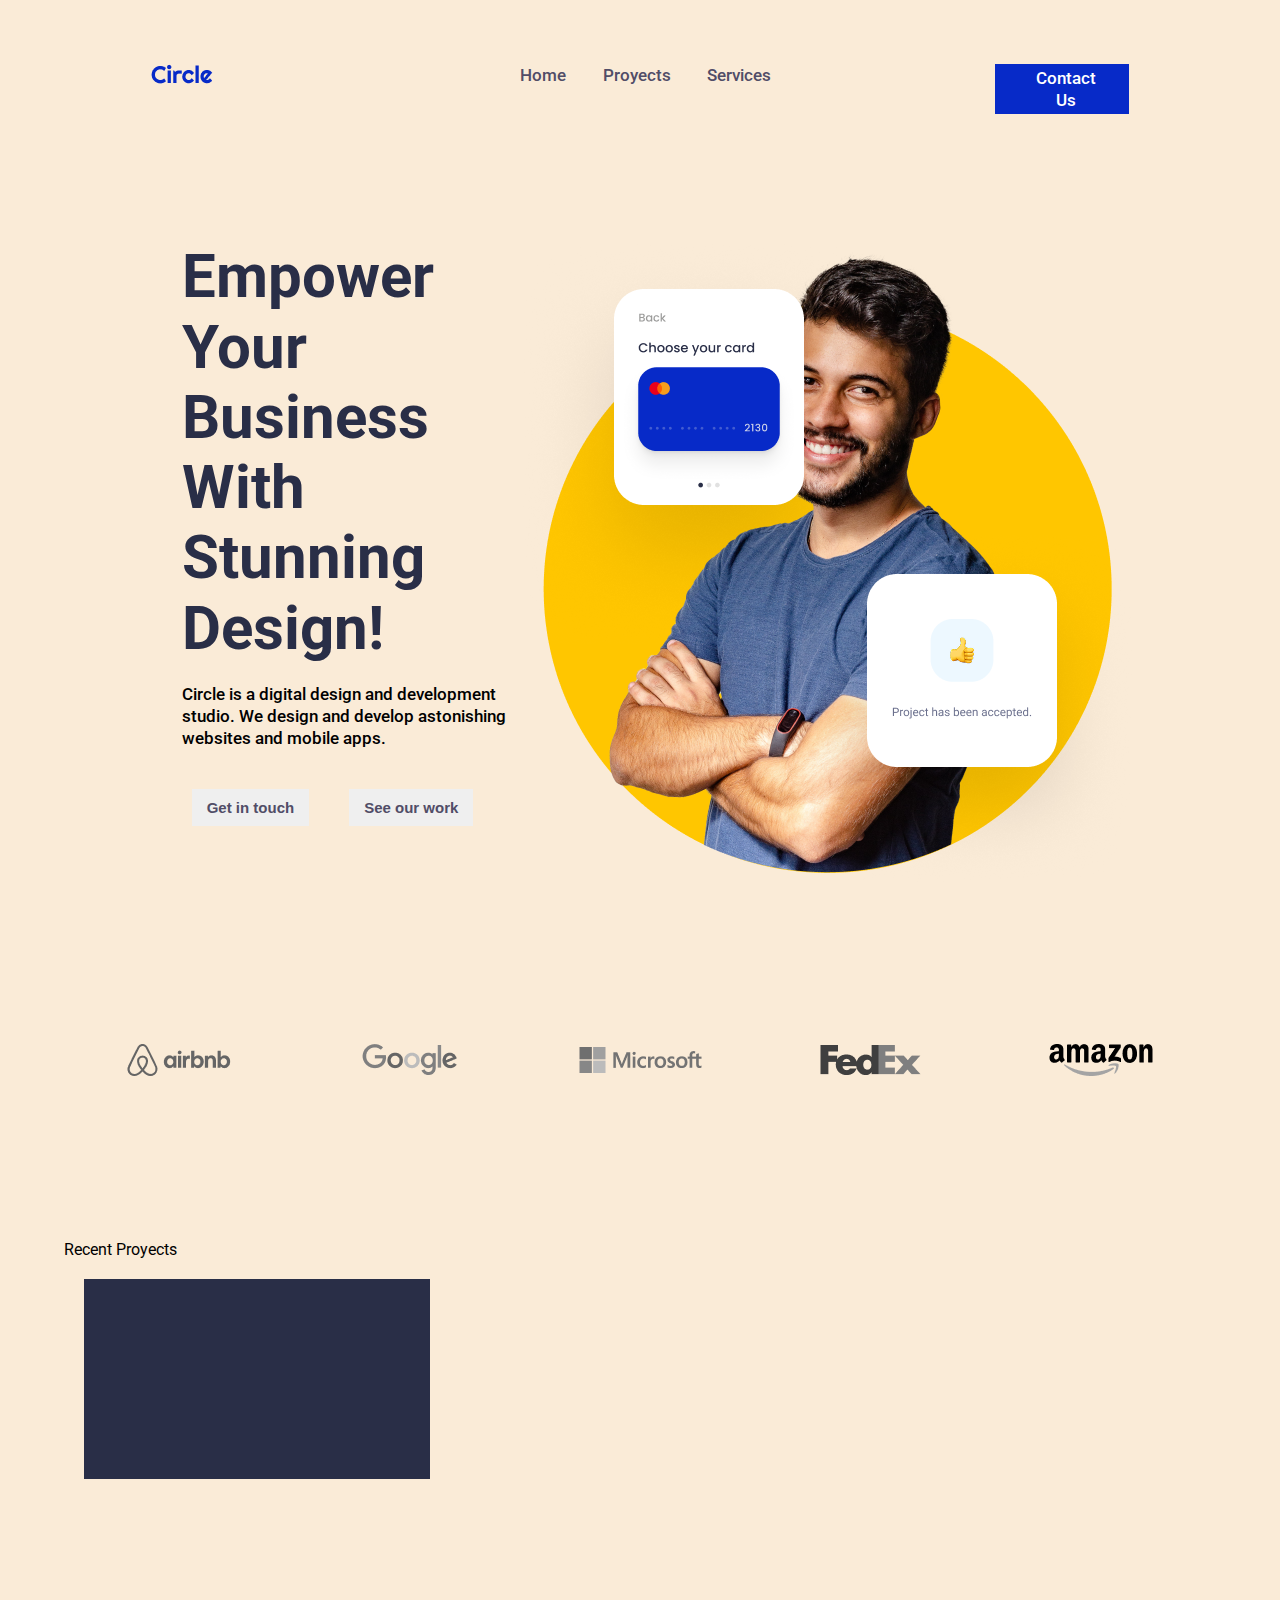
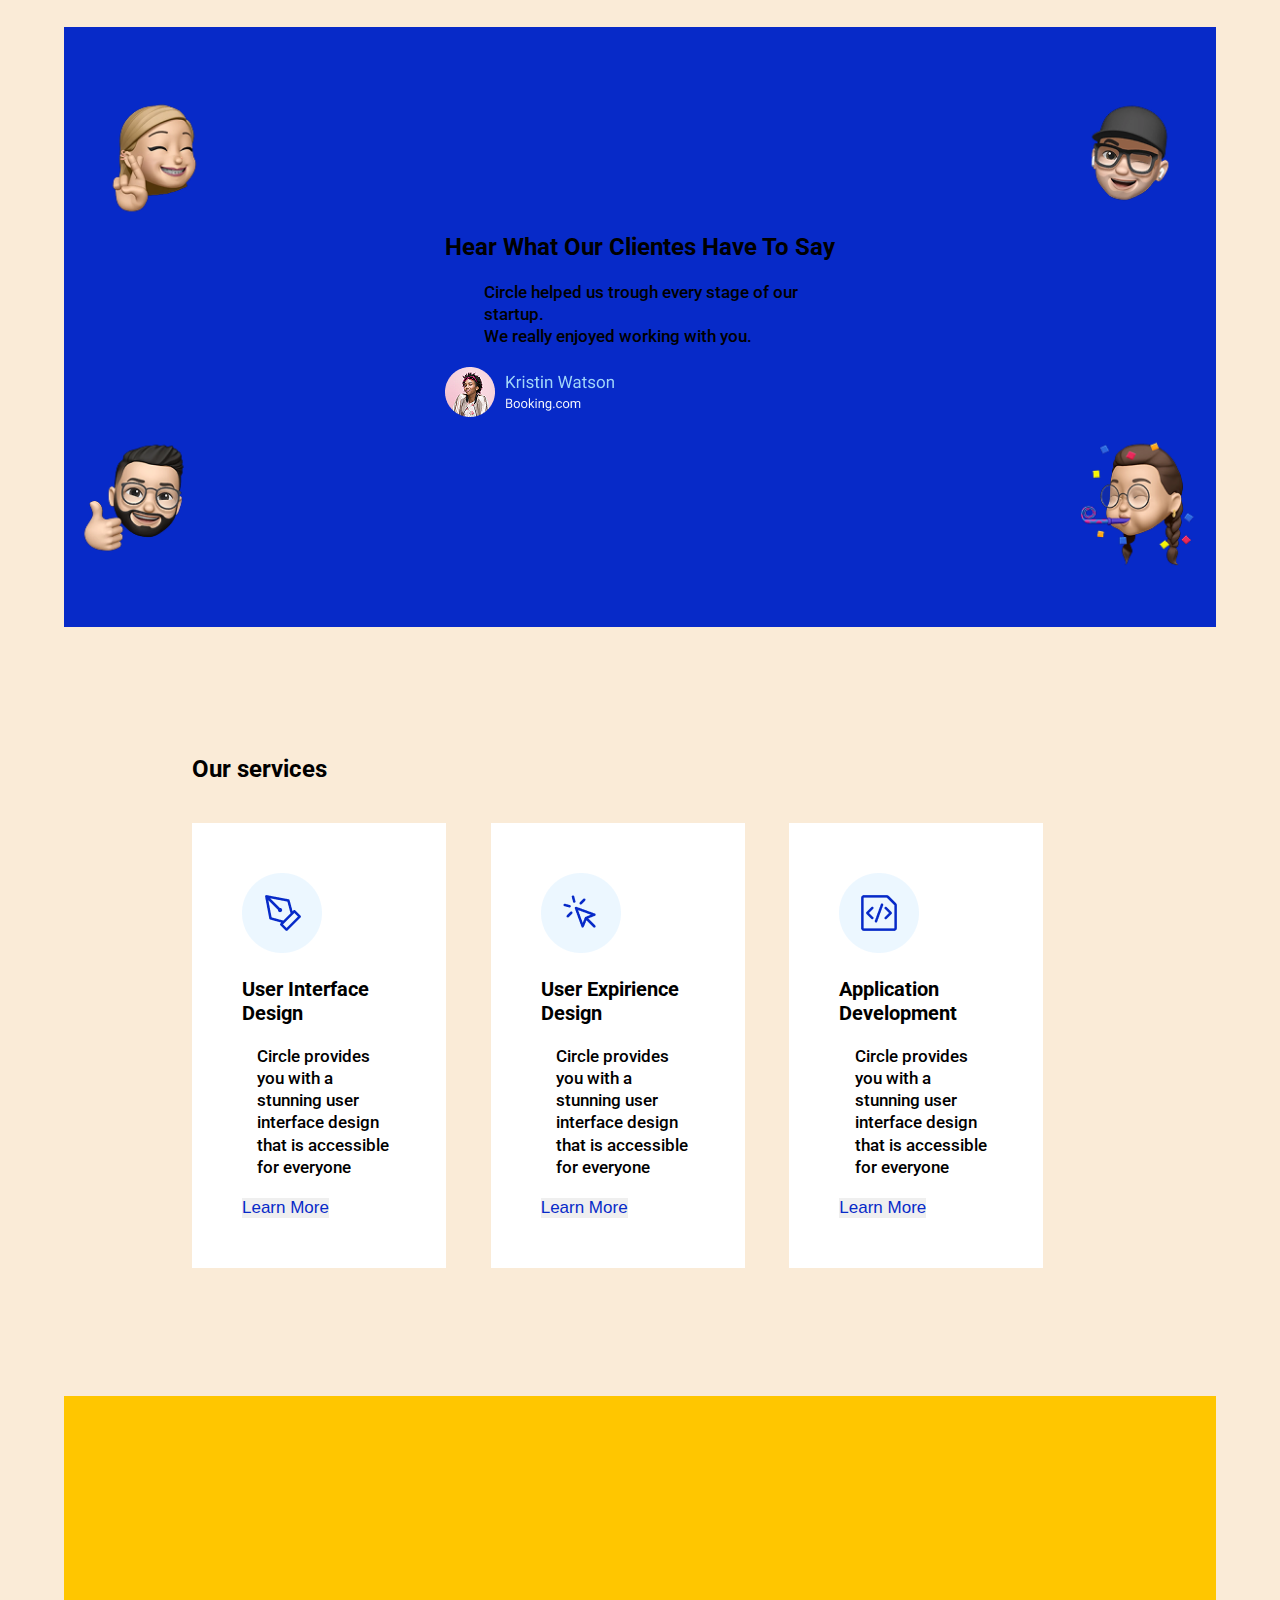
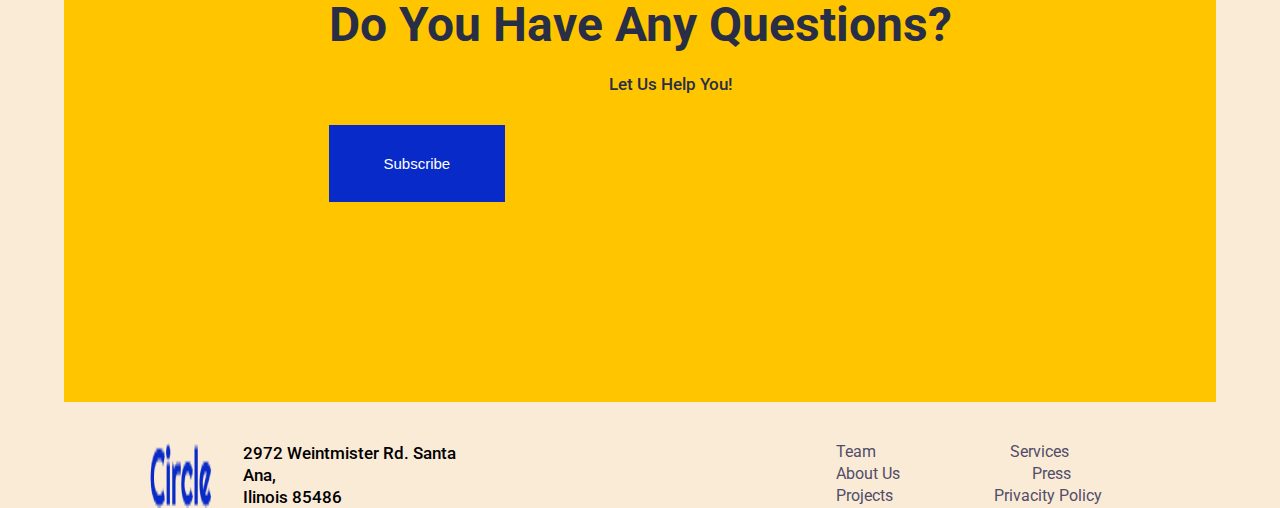
==== homePage/homePage.html @ ce595717 "proyecto fin modulo" ====
<!DOCTYPE html>
<html lang="en">
<head>
    <meta charset="UTF-8">  
    <meta name="viewport" content="width=device-width, initial-scale=1.0">
    <title>Final Proyect Modulo 1</title>
    <link rel="preconnect" href="https://fonts.googleapis.com">
    <link rel="preconnect" href="https://fonts.gstatic.com" crossorigin>
    <link href="https://fonts.googleapis.com/css2?family=Manrope:wght@200..800&family=Roboto:ital,wght@0,100..900;1,100..900&family=Source+Serif+4:ital,opsz,wght@0,8..60,200..900;1,8..60,200..900&family=Yrsa:ital,wght@0,300..700;1,300..700&display=swap" rel="stylesheet">
    <link rel="stylesheet" href="css/styles.css"/>
</head>
<body>
    <header>
        <nav>
            <div class="navbar-container">    
                    <div class="navbar-title">
                        <img alt="Logo" src="css/images/Logo.png" class="navbar-logo">
                    </div>
                    <div class="navbar-menu">
                        <ul>
                            <li><a href="homePage.html"><p>Home</p></a></li>
                            <li><a href="proyectPage.html"><p>Proyects</p></a></li>
                            <li><a href="#"><p>Services</p></a></li>
                        </ul>
                    </div>
                    <div class="navbar-button">
                        <button type="contact"><p>Contact Us</p></button>
                    </div>
            </div>
        </nav>
        <div class="hero">
            <div class="hero-container">

                <div class="hero-content">
                    <h1>Empower Your Business With Stunning Design!</h1>
                    <p>
                        Circle is a digital design and development studio. We design and develop astonishing websites and mobile apps.
                    </p>
                    <div class="hero-content-button">
                    <button class="content-button"> Get in touch </button>
                    <button class="content-button"> See our work </button>
                    </div>
                </div>
                
                    
                    <div class="hero-image-man">
                        <img alt="hombre" src="css/images/Hero Image.png">
                            
                        <img src="css/images/Card 1.png" class="hero-image-card1">
                            
                            
                        <img src="css/images/Card 2.png" class="hero-image-card2">
                            

                    </div>
                

            </div>
        </div>
        <div class="logos">
            <ul class="list-logos">
                <li><i><img src="css/logos/Group 23.png"></img></i></li>
                <li><i><img src="css/logos/Group 24.png"></img></i></li>
                <li><i><img src="css/logos/Group 25.png"></img></i></li>
                <li><i><img src="css/logos/Group 26.png"></img></i></li>
                <li><i><img src="css/logos/Group 27.png"></img></i></li>
            </ul>
        </div>
    </header>
    <div class="recent-proyect">
        <div class="recent-proyect-title">Recent Proyects </div>
        
            <div class="recent-proyect-articles">
                <article class="recent-proyect-1"> 
                    <h2 id="brewery-name"></h2>
                    <p id="brewery-adress"></p>
                    <p id="brewery-phone"></p>
                </article>
            </div>
           
        
    </div>
    <div class="testimonial-section">
        
            
            <div class="content">
                <h2>Hear What Our Clientes Have To Say</h2>
                <p> Circle helped us trough every stage of our startup.<br>
                We really enjoyed working with you.</p>
                <img src="css/images/Client's Information.png" id="img-clientsInfo">
            </div>
          
    </div>
    <div class="service-section">
        <div class="service-container">
            <h2 class="our-services">Our services </h2>
            <div class="services">
                
                <div class="service-1">
                    <img src="css/icons/icon1.png" id="icon1">
                    <h3>User Interface Design</h3>
                    <p>Circle provides you with a stunning user interface design that is accessible for everyone</p>
                    <button class="learn-more">Learn More </button>

                </div>
                <div class="service-2">
                    <img src="css/icons/icon2.png" id="icon2">
                    <h3>User Expirience Design </h3>
                    <p>Circle provides you with a stunning user interface design that is accessible for everyone</p>
                    <button class="learn-more">Learn More </button>

                </div>
                <div class="service-3">
                    <img src="css/icons/icon3.png" id="icon3">
                    <h3>Application Development </h3>
                    <p>Circle provides you with a stunning user interface design that is accessible for everyone</p>
                    <button class="learn-more">Learn More </button>

                </div>

            </div>
        </div>
    </div>
    <div class="cta-section">
        <div class="cta-container">
            <h2>Do You Have Any Questions?</h2>
            <p>Let Us Help You!</p>
            <form>
                <button>Subscribe</button>
            </form>

        </div>
    </div>
    <footer class="footer-homePage">
        <div class="footer-container">
            <div class="footer-content">
                <img alt="Logo" src="css/images/Logo.png" class="navbar-logo">
                <p>2972 Weintmister Rd. Santa Ana,<br>
                    Ilinois 85486</p>
            </div>
            <div class="footer-links">
                <a>Team</a>
                <a>Services</a>
                <a>About Us</a>
                <a>Press</a>
                <a>Projects</a>
                <a>Privacity Policy</a>
            </div>
        </div>
    </footer>
   
    
</body>
</html>
---- homePage/css/styles.css ----
/* Variables */
:root {
    --primary-color: #072AC8;
    --accent-color: #43D2FF;
    --primary-hover-color: #A2D619;
    --primary-tapped-color: #D1EDFF;
    --neutral-dark-color: #292E47;
    --neutral-ligth-color:#F2F4FC;
    --neutral-ligthblue-color: #ECF7FF;
    --secondary-color: #FFC600;
    --text: #514D67;
   
}
/* Reset */
*{
    margin: 0 auto;
    padding: 0;
    box-sizing: border-box;
}

/*Body*/
body {
    background-color: antiquewhite;
}
/* Typography */

html {
    
    font-family: "Roboto", serif;
    font-optical-sizing: auto;
    font-style: normal;
  } 
/*
  h1 { width: 537px; height: 70;top: 104px; left: 758px; border: 1px; font-weight: 700; font-size: 60px; line-height: ; letter: 0%; border:1px #000000 t; shadow: 0 4 4 0 #000000 2..; }
  h2 {width: 448px; height: 59;top: 198px; left: 759px; font-weight: 700; font-size: 50px; line-height: 58.59; letter: 0%;}
  h3 {width: 359px; height: 47;top: 281px; left: 759px; font-weight: 700; font-size: 40px; line-height: 46.88; letter: 0%;}
  h4 {width: 215px; height: 28;top: 352px; left: 759px; font-weight: 700; font-size: 24px; line-height: 28.13; letter: 0%;}
  h5 {width: 289px; height: 28;top: 404px; left: 759px; font-weight: 500; font-size: 24px; line-height: 28.13; letter: 0%;}*/
  p{
    font-family: Roboto;
    font-weight: 500;
    font-size: 17px;
    line-height: 22.1px;
    letter-spacing: 0%;
    margin-left: 10%;
    }
  .text-headline-regular {width: 188px; height: 26;top: 510px; left: 759px; font-weight: 400; font-size: 17px; line-height: 25.5; letter: 0%;}
  .text-headline-medium {width: 194px; height: 22;top: 554px; left: 759px; font-weight: 500; font-size: 17px; line-height: 22.1; letter: 0%;}



/* Colors */
.text { color: var(--text); }

/* Layout */


/* Spacing */


/* Navbar */

nav{ 
    width:100%;
}
.navbar-container {
    display: flex;
    flex-direction: row;
    justify-content: space-between;
    margin-top: 5%;
}

a{
    text-decoration: none;
}
.navbar-title {
    color: var(--primary-color);  
}
.navbar-menu{
    
}
.navbar-menu ul li {
    padding-right:20%;
    color: var(--text)
}
nav ul{
    display: flex;
    flex-direction: row;
    list-style-type: none;
}
a {
    color: var(--text)
}
.navbar-button button {
    
    color:white;
    background-color: var(--primary-color);
    border: none;
    padding: 3px 25px;
}

/* Hero */
.hero{
    width: 90%;
    margin-top: 10%;
    margin-bottom: 10%;
}
.hero-container {
    display: flex;
    flex-direction: row;
    margin: 5% 7%;
}
.hero-content {
    display: flex;
    flex-direction: column;
}
.hero-content-button {
    display: flex;
    flex-direction: row;
    align-items: center;
    justify-content: center;
}
.content-button {
    margin: 40px 20px;
    padding: 10px 15px;
    background-color: none;
    color:#514D67;
    font-weight:700;
    font-size: 15px;
    border: none;
    

}
h1{
    margin-left: 10%;
    margin-bottom: 5%;
    border-width: 1px;
    font-family: Roboto;
    font-weight: 700;
    font-size: 60px;
    line-height: 70.31px;
    letter-spacing: 0%;
    color: var(--neutral-dark-color);
}
/* 
.hero-image {
    display: flex;
    flex-wrap: wrap;
} */
 

.hero-image-man{
    position: relative;
    
}
.hero-image-card1{
    
    position: absolute;
    z-index: 1;
    top: 0;
    left: 0;
    /* width: 190;
    
    height: 216;
    top: 25px; */
}
.hero-image-card2{
    
    position: absolute;
    z-index:1;
    bottom: 0;
    right: 0;
} 
/*LOGOS*/

.logos {
    width: 90%;
    margin-top: 10%;
    margin-bottom: 10%;
}
.logos ul li {

    display: flex;
    flex-direction: row;
    flex-wrap: wrap;
    align-items: center;
    text-decoration: none;
}

.list-logos{
    display: flex;
    flex-direction: row;
}
/*RECENT PROYECTS */

.recent-proyect {
    width: 90%;
    height: 50%;
    margin-bottom: 10%;  
}
.recent-proyect-articles {
    display: flex;
    flex-direction: row;
}
.recent-proyect-1,
.recent-proyect-2,
.recent-proyect-3 {
    background-color:#292E47;
    color:#D1EDFF;
    width: 30%;
    height: 100%;
    padding: 100px;
    margin:20px;
    padding: 100px;
}
/*TESTIMONIAL SECTION */
.testimonial-section {
    display: flex;
    flex-wrap: wrap;
    justify-content: center;
    align-items: center;
    background-color: var(--primary-color);
    background-image: url('./images/Memojis.png');
    background-size: contain;
    background-position: center;
    background-repeat: no-repeat;
    width: 90%;
    height: 600px;
}
.testimonial-section p{
    margin-top: 20px;
    margin-bottom: 20px;
}

/* SERVICES */

.service-section {
    margin-top:10%;
    margin-bottom: 10%;
    width: 70%;
}
.services{
    display: flex;
    flex-direction: row;
}
.service-1,
.service-2,
.service-3 {
    width: 30%;
    margin-right: 5%;
    background-color:white;
    padding: 50px;
    font-stretch: expanded;
}
#icon-1,
#icon-2,
#icon-3 {
    margin-bottom: 30px;
    width: 15%;
}
.our-services {
    margin-bottom: 40px;
}
h3{
    font-size: 20px;
    margin-top: 20px;
    margin-bottom: 20px;
}
.learn-more {
    font-size: 17px;
    border: none;
    color: #072AC8;
    margin-top: 20px;
}
.cta-section{
    background-color: #FFC600;
    width: 90%;
    display: flex;
    justify-content: center;
    padding: 200px;
    margin-bottom: 40px;
}
.cta-container h2{
    font-size: 300%;
    color: #292E47;
    margin-bottom: 20px;
}
.cta-container p {
    color: #292E47;
    text-align: center;
    margin-bottom: 30px;
}
.cta-container button {

    font-size:15px;
    color:white;
    background-color: #072AC8;
    border: none;
    padding: 30px 55px;
    text-align: end;
}

footer {
    width:100%;
    
}  
.footer-homePage div {
    display: flex;
    flex-direction: row;   
    
}
.footer-links {
    display: flex;
    flex-wrap: wrap;
    
    
}
.footer-links a{
    margin-left: 20%;
}
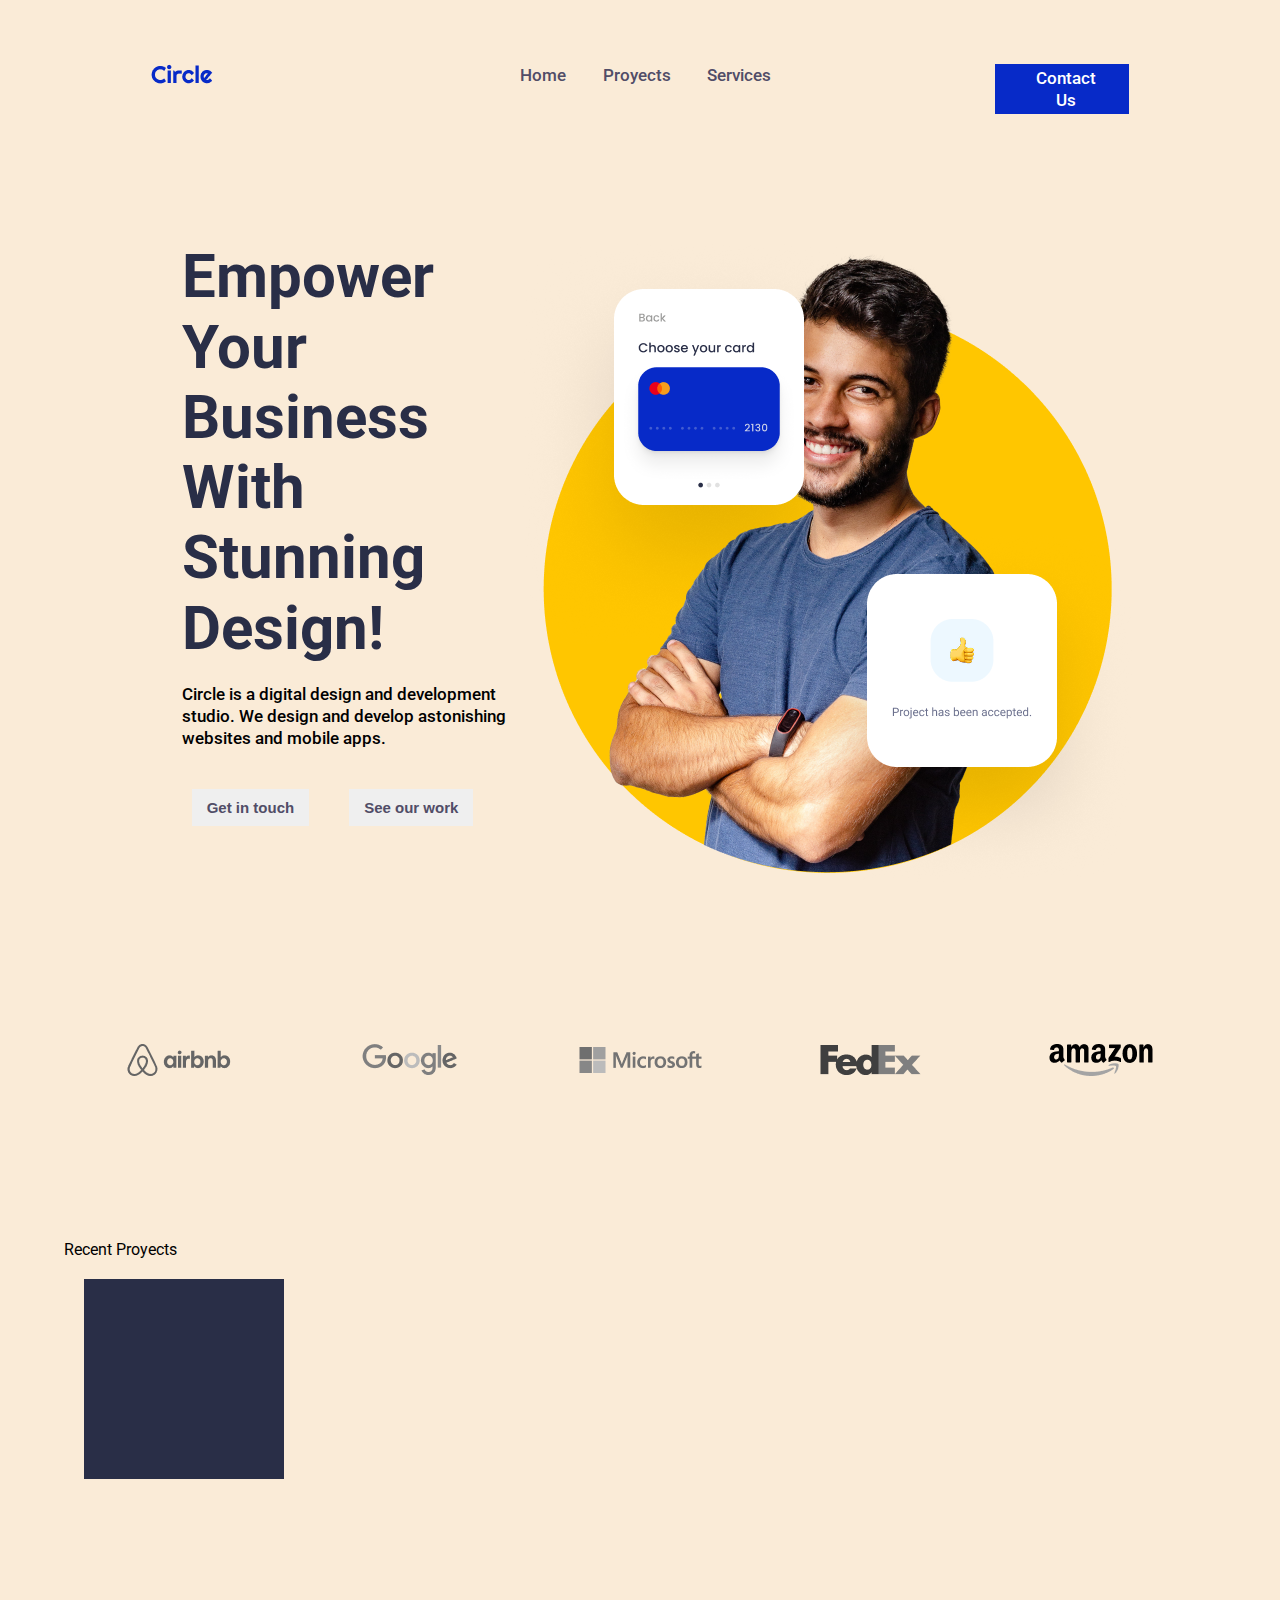
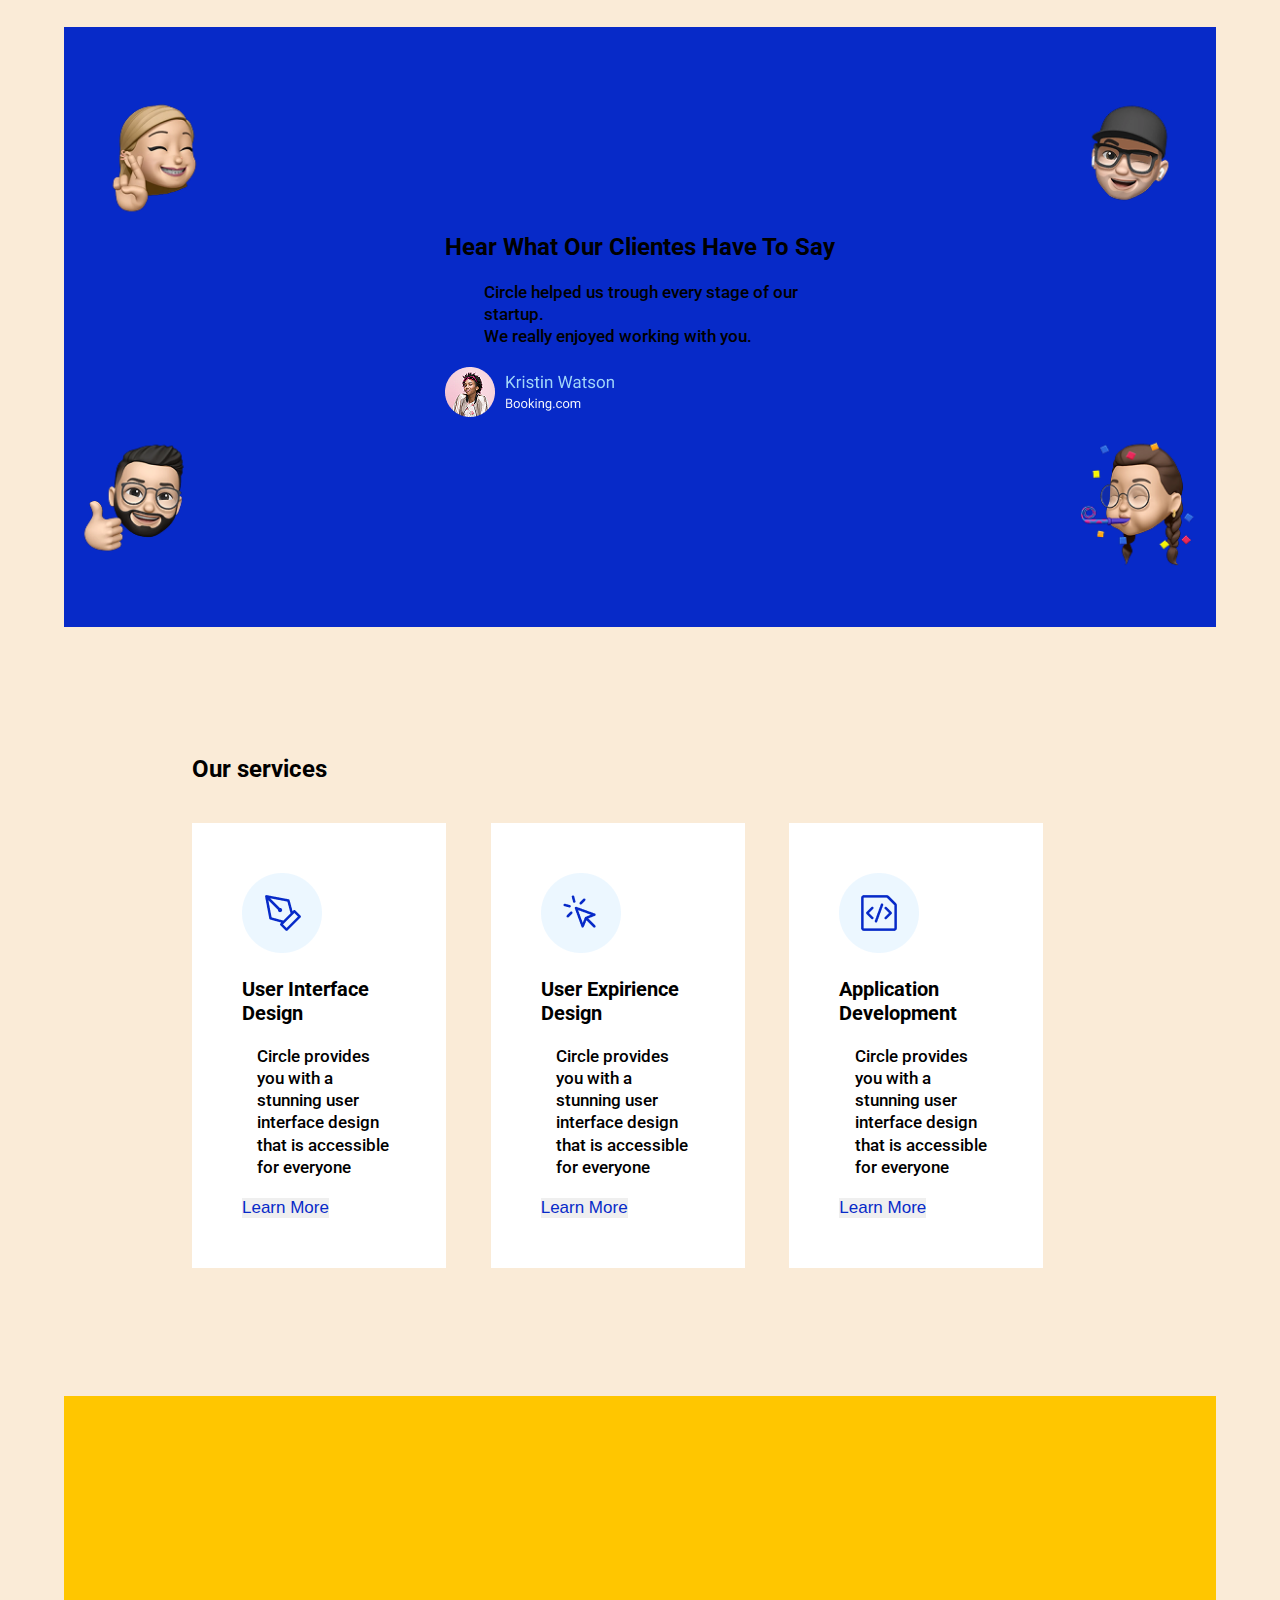
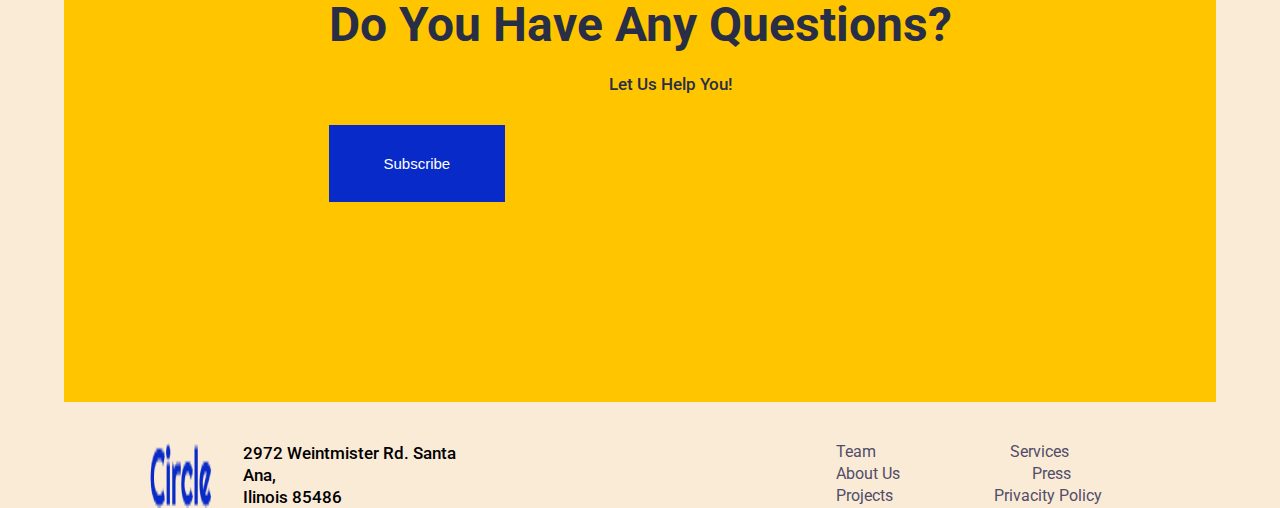
==== commit 5f033064: "Solve problems" ====
--- a/homePage/homePage.html
+++ b/homePage/homePage.html
@@ -44,7 +44,7 @@
                 
                     
                     <div class="hero-image-man">
-                        <img alt="hombre" src="css/images/Hero Image.png">
+                        <img class="hero-image" alt="hombre" src="css/images/Hero Image.png">
                             
                         <img src="css/images/Card 1.png" class="hero-image-card1">
                             
@@ -149,6 +149,6 @@
         </div>
     </footer>
    
-    
+    <script src="./script.js"></script>
 </body>
 </html>--- a/homePage/css/styles.css
+++ b/homePage/css/styles.css
@@ -1,321 +1,343 @@
-
 /* Variables */
 :root {
-    --primary-color: #072AC8;
-    --accent-color: #43D2FF;
-    --primary-hover-color: #A2D619;
-    --primary-tapped-color: #D1EDFF;
-    --neutral-dark-color: #292E47;
-    --neutral-ligth-color:#F2F4FC;
-    --neutral-ligthblue-color: #ECF7FF;
-    --secondary-color: #FFC600;
-    --text: #514D67;
-   
+  --primary-color: #072ac8;
+  --accent-color: #43d2ff;
+  --primary-hover-color: #a2d619;
+  --primary-tapped-color: #d1edff;
+  --neutral-dark-color: #292e47;
+  --neutral-ligth-color: #f2f4fc;
+  --neutral-ligthblue-color: #ecf7ff;
+  --secondary-color: #ffc600;
+  --text: #514d67;
 }
 /* Reset */
-*{
-    margin: 0 auto;
-    padding: 0;
-    box-sizing: border-box;
+* {
+  margin: 0 auto;
+  padding: 0;
+  box-sizing: border-box;
 }
 
 /*Body*/
 body {
-    background-color: antiquewhite;
+  background-color: antiquewhite;
 }
 /* Typography */
 
 html {
-    
-    font-family: "Roboto", serif;
-    font-optical-sizing: auto;
-    font-style: normal;
-  } 
+  font-family: "Roboto", serif;
+  font-optical-sizing: auto;
+  font-style: normal;
+}
 /*
   h1 { width: 537px; height: 70;top: 104px; left: 758px; border: 1px; font-weight: 700; font-size: 60px; line-height: ; letter: 0%; border:1px #000000 t; shadow: 0 4 4 0 #000000 2..; }
   h2 {width: 448px; height: 59;top: 198px; left: 759px; font-weight: 700; font-size: 50px; line-height: 58.59; letter: 0%;}
   h3 {width: 359px; height: 47;top: 281px; left: 759px; font-weight: 700; font-size: 40px; line-height: 46.88; letter: 0%;}
   h4 {width: 215px; height: 28;top: 352px; left: 759px; font-weight: 700; font-size: 24px; line-height: 28.13; letter: 0%;}
   h5 {width: 289px; height: 28;top: 404px; left: 759px; font-weight: 500; font-size: 24px; line-height: 28.13; letter: 0%;}*/
-  p{
-    font-family: Roboto;
-    font-weight: 500;
-    font-size: 17px;
-    line-height: 22.1px;
-    letter-spacing: 0%;
-    margin-left: 10%;
-    }
-  .text-headline-regular {width: 188px; height: 26;top: 510px; left: 759px; font-weight: 400; font-size: 17px; line-height: 25.5; letter: 0%;}
-  .text-headline-medium {width: 194px; height: 22;top: 554px; left: 759px; font-weight: 500; font-size: 17px; line-height: 22.1; letter: 0%;}
-
-
+p {
+  font-family: Roboto;
+  font-weight: 500;
+  font-size: 17px;
+  line-height: 22.1px;
+  letter-spacing: 0%;
+  margin-left: 10%;
+}
+.text-headline-regular {
+  width: 188px;
+  height: 26;
+  top: 510px;
+  left: 759px;
+  font-weight: 400;
+  font-size: 17px;
+  line-height: 25.5;
+  letter: 0%;
+}
+.text-headline-medium {
+  width: 194px;
+  height: 22;
+  top: 554px;
+  left: 759px;
+  font-weight: 500;
+  font-size: 17px;
+  line-height: 22.1;
+  letter: 0%;
+}
 
 /* Colors */
-.text { color: var(--text); }
+.text {
+  color: var(--text);
+}
 
 /* Layout */
 
-
 /* Spacing */
 
-
 /* Navbar */
 
-nav{ 
-    width:100%;
+nav {
+  width: 100%;
 }
 .navbar-container {
-    display: flex;
-    flex-direction: row;
-    justify-content: space-between;
-    margin-top: 5%;
-}
-
-a{
-    text-decoration: none;
+  display: flex;
+  flex-direction: row;
+  justify-content: space-between;
+  margin-top: 5%;
+}
+
+a {
+  text-decoration: none;
 }
 .navbar-title {
-    color: var(--primary-color);  
-}
-.navbar-menu{
-    
+  color: var(--primary-color);
+}
+.navbar-menu {
 }
 .navbar-menu ul li {
-    padding-right:20%;
-    color: var(--text)
-}
-nav ul{
-    display: flex;
-    flex-direction: row;
-    list-style-type: none;
+  padding-right: 20%;
+  color: var(--text);
+}
+nav ul {
+  display: flex;
+  flex-direction: row;
+  list-style-type: none;
 }
 a {
-    color: var(--text)
+  color: var(--text);
 }
 .navbar-button button {
-    
-    color:white;
-    background-color: var(--primary-color);
-    border: none;
-    padding: 3px 25px;
+  color: white;
+  background-color: var(--primary-color);
+  border: none;
+  padding: 3px 25px;
 }
 
 /* Hero */
-.hero{
-    width: 90%;
-    margin-top: 10%;
-    margin-bottom: 10%;
+.hero {
+  width: 90%;
+  margin-top: 10%;
+  margin-bottom: 10%;
 }
 .hero-container {
-    display: flex;
-    flex-direction: row;
-    margin: 5% 7%;
+  display: flex;
+  flex-direction: row;
+  margin: 5% 7%;
 }
 .hero-content {
-    display: flex;
-    flex-direction: column;
+  display: flex;
+  flex-direction: column;
 }
 .hero-content-button {
-    display: flex;
-    flex-direction: row;
-    align-items: center;
-    justify-content: center;
+  display: flex;
+  flex-direction: row;
+  align-items: center;
+  justify-content: center;
 }
 .content-button {
-    margin: 40px 20px;
-    padding: 10px 15px;
-    background-color: none;
-    color:#514D67;
-    font-weight:700;
-    font-size: 15px;
-    border: none;
-    
-
-}
-h1{
-    margin-left: 10%;
-    margin-bottom: 5%;
-    border-width: 1px;
-    font-family: Roboto;
-    font-weight: 700;
-    font-size: 60px;
-    line-height: 70.31px;
-    letter-spacing: 0%;
-    color: var(--neutral-dark-color);
+  margin: 40px 20px;
+  padding: 10px 15px;
+  background-color: none;
+  color: #514d67;
+  font-weight: 700;
+  font-size: 15px;
+  border: none;
+}
+h1 {
+  margin-left: 10%;
+  margin-bottom: 5%;
+  border-width: 1px;
+  font-family: Roboto;
+  font-weight: 700;
+  font-size: 60px;
+  line-height: 70.31px;
+  letter-spacing: 0%;
+  color: var(--neutral-dark-color);
 }
 /* 
 .hero-image {
     display: flex;
     flex-wrap: wrap;
 } */
- 
-
-.hero-image-man{
-    position: relative;
-    
-}
-.hero-image-card1{
-    
-    position: absolute;
-    z-index: 1;
-    top: 0;
-    left: 0;
-    /* width: 190;
+
+.hero-image-man {
+  position: relative;
+}
+.hero-image-card1 {
+  position: absolute;
+  z-index: 1;
+  top: 0;
+  left: 0;
+  /* width: 190;
     
     height: 216;
     top: 25px; */
 }
-.hero-image-card2{
-    
-    position: absolute;
-    z-index:1;
-    bottom: 0;
-    right: 0;
-} 
+.hero-image-card2 {
+  position: absolute;
+  z-index: 1;
+  bottom: 0;
+  right: 0;
+}
 /*LOGOS*/
 
 .logos {
-    width: 90%;
-    margin-top: 10%;
-    margin-bottom: 10%;
+  width: 90%;
+  margin-top: 10%;
+  margin-bottom: 10%;
 }
 .logos ul li {
-
-    display: flex;
-    flex-direction: row;
-    flex-wrap: wrap;
-    align-items: center;
-    text-decoration: none;
-}
-
-.list-logos{
-    display: flex;
-    flex-direction: row;
+  display: flex;
+  flex-direction: row;
+  flex-wrap: wrap;
+  align-items: center;
+  text-decoration: none;
+}
+
+.list-logos {
+  display: flex;
+  flex-direction: row;
 }
 /*RECENT PROYECTS */
 
 .recent-proyect {
-    width: 90%;
-    height: 50%;
-    margin-bottom: 10%;  
+  width: 90%;
+  height: 50%;
+  margin-bottom: 10%;
 }
 .recent-proyect-articles {
-    display: flex;
-    flex-direction: row;
+  display: flex;
+  flex-direction: row;
+  width: 100%;
 }
 .recent-proyect-1,
 .recent-proyect-2,
 .recent-proyect-3 {
-    background-color:#292E47;
-    color:#D1EDFF;
-    width: 30%;
-    height: 100%;
-    padding: 100px;
-    margin:20px;
-    padding: 100px;
+  background-color: #292e47;
+  color: #d1edff;
+  height: 100%;
+  padding: 100px;
+  margin: 20px;
+  padding: 100px;
 }
 /*TESTIMONIAL SECTION */
 .testimonial-section {
-    display: flex;
-    flex-wrap: wrap;
-    justify-content: center;
-    align-items: center;
-    background-color: var(--primary-color);
-    background-image: url('./images/Memojis.png');
-    background-size: contain;
-    background-position: center;
-    background-repeat: no-repeat;
-    width: 90%;
-    height: 600px;
-}
-.testimonial-section p{
-    margin-top: 20px;
-    margin-bottom: 20px;
+  display: flex;
+  flex-wrap: wrap;
+  justify-content: center;
+  align-items: center;
+  background-color: var(--primary-color);
+  background-image: url("./images/Memojis.png");
+  background-size: contain;
+  background-position: center;
+  background-repeat: no-repeat;
+  width: 90%;
+  height: 600px;
+}
+.testimonial-section p {
+  margin-top: 20px;
+  margin-bottom: 20px;
 }
 
 /* SERVICES */
 
 .service-section {
-    margin-top:10%;
-    margin-bottom: 10%;
-    width: 70%;
-}
-.services{
-    display: flex;
-    flex-direction: row;
+  margin-top: 10%;
+  margin-bottom: 10%;
+  width: 70%;
+}
+.services {
+  display: flex;
+  flex-direction: row;
 }
 .service-1,
 .service-2,
 .service-3 {
-    width: 30%;
-    margin-right: 5%;
-    background-color:white;
-    padding: 50px;
-    font-stretch: expanded;
+  margin-right: 5%;
+  background-color: white;
+  padding: 50px;
+  font-stretch: expanded;
 }
 #icon-1,
 #icon-2,
 #icon-3 {
-    margin-bottom: 30px;
-    width: 15%;
+  margin-bottom: 30px;
+  width: 15%;
 }
 .our-services {
-    margin-bottom: 40px;
-}
-h3{
-    font-size: 20px;
-    margin-top: 20px;
-    margin-bottom: 20px;
+  margin-bottom: 40px;
+}
+h3 {
+  font-size: 20px;
+  margin-top: 20px;
+  margin-bottom: 20px;
 }
 .learn-more {
-    font-size: 17px;
-    border: none;
-    color: #072AC8;
-    margin-top: 20px;
-}
-.cta-section{
-    background-color: #FFC600;
-    width: 90%;
-    display: flex;
-    justify-content: center;
-    padding: 200px;
-    margin-bottom: 40px;
-}
-.cta-container h2{
-    font-size: 300%;
-    color: #292E47;
-    margin-bottom: 20px;
+  font-size: 17px;
+  border: none;
+  color: #072ac8;
+  margin-top: 20px;
+}
+.cta-section {
+  background-color: #ffc600;
+  width: 90%;
+  display: flex;
+  justify-content: center;
+  padding: 200px;
+  margin-bottom: 40px;
+}
+.cta-container h2 {
+  font-size: 300%;
+  color: #292e47;
+  margin-bottom: 20px;
 }
 .cta-container p {
-    color: #292E47;
-    text-align: center;
-    margin-bottom: 30px;
+  color: #292e47;
+  text-align: center;
+  margin-bottom: 30px;
 }
 .cta-container button {
-
-    font-size:15px;
-    color:white;
-    background-color: #072AC8;
-    border: none;
-    padding: 30px 55px;
-    text-align: end;
+  font-size: 15px;
+  color: white;
+  background-color: #072ac8;
+  border: none;
+  padding: 30px 55px;
+  text-align: end;
 }
 
 footer {
-    width:100%;
-    
-}  
+  width: 100%;
+}
 .footer-homePage div {
-    display: flex;
-    flex-direction: row;   
-    
+  display: flex;
+  flex-direction: row;
 }
 .footer-links {
-    display: flex;
-    flex-wrap: wrap;
-    
-    
-}
-.footer-links a{
-    margin-left: 20%;
-}
+  display: flex;
+  flex-wrap: wrap;
+}
+.footer-links a {
+  margin-left: 20%;
+}
+
+@media (max-width: 700px) {
+  .services,
+  .recent-proyect-articles,
+  .hero-container {
+    flex-direction: column;
+  }
+
+  .services > * {
+    width: 100%;
+  }
+
+  .hero-image {
+    width: 100%;
+  }
+  .hero-image-card1,
+  .hero-image-card2 {
+    display: none;
+  }
+
+  .testimonial-section {
+    background: #ffc600;
+  }
+}
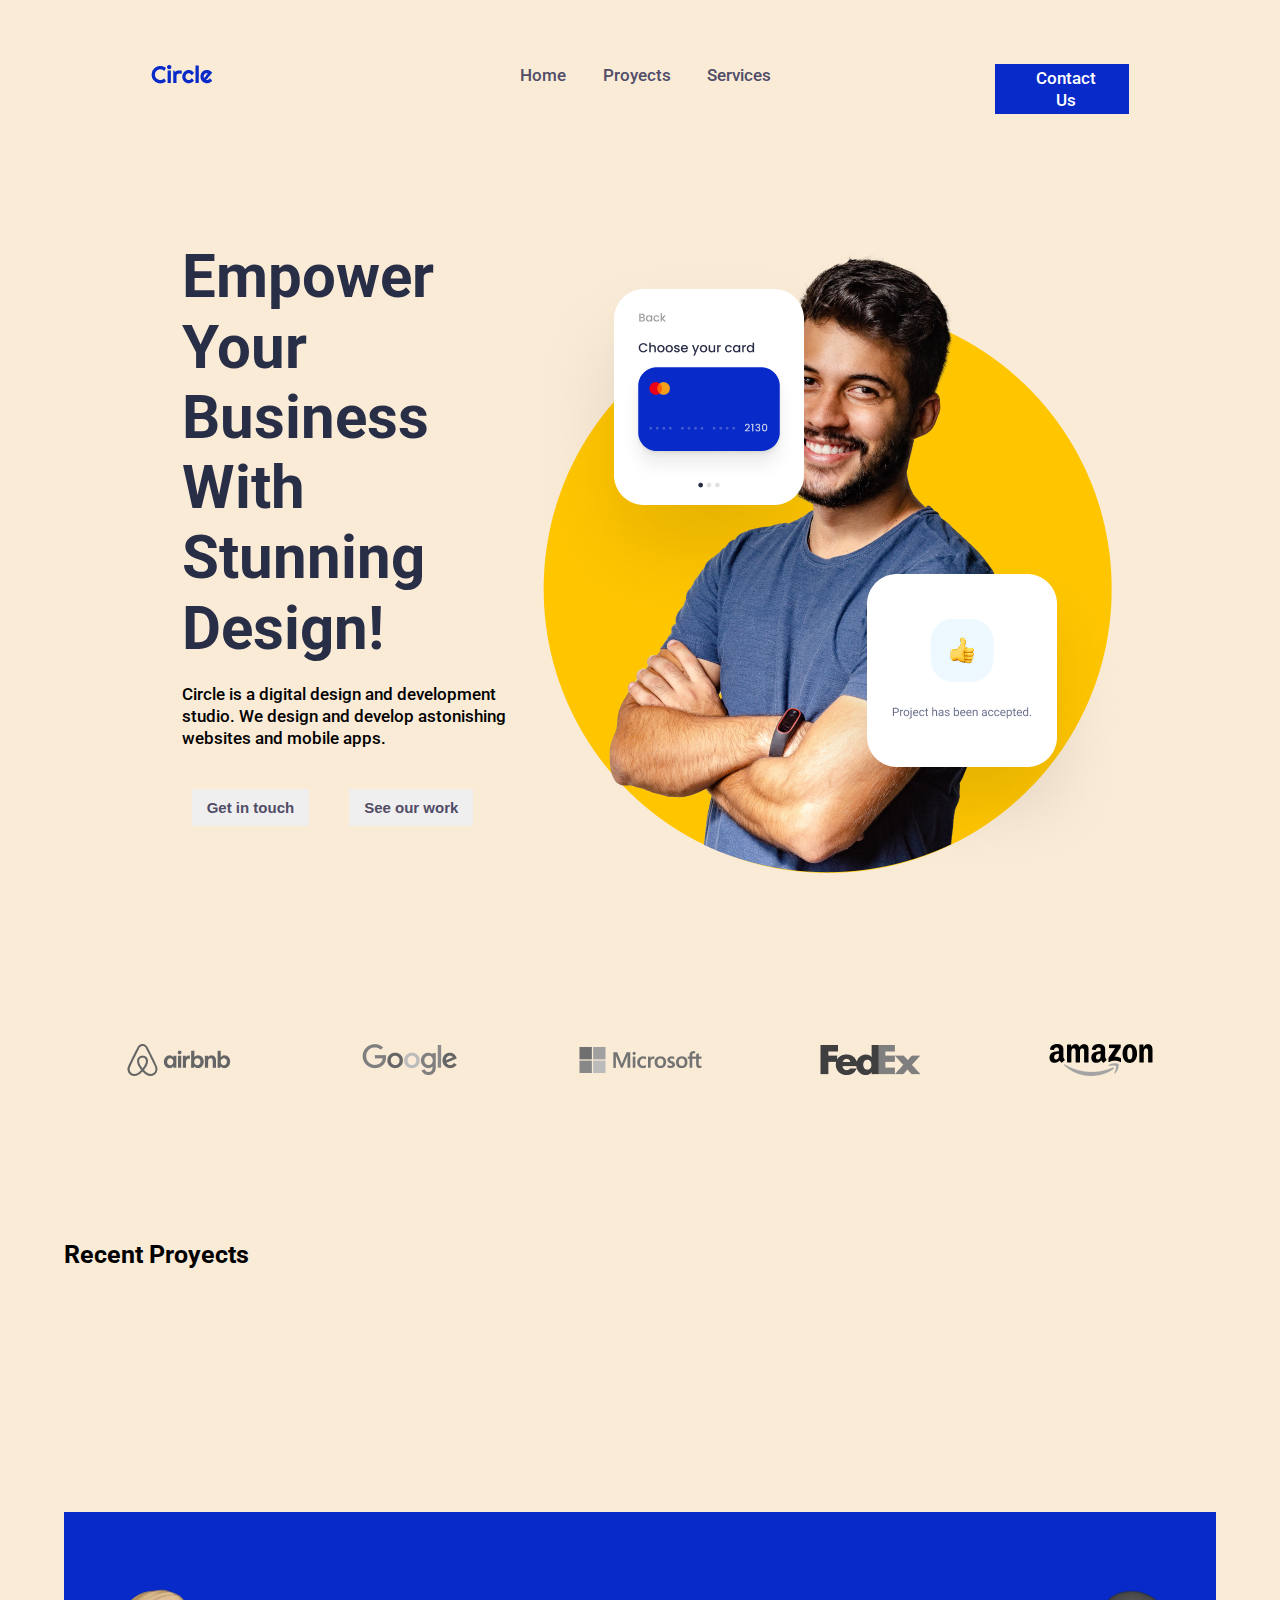
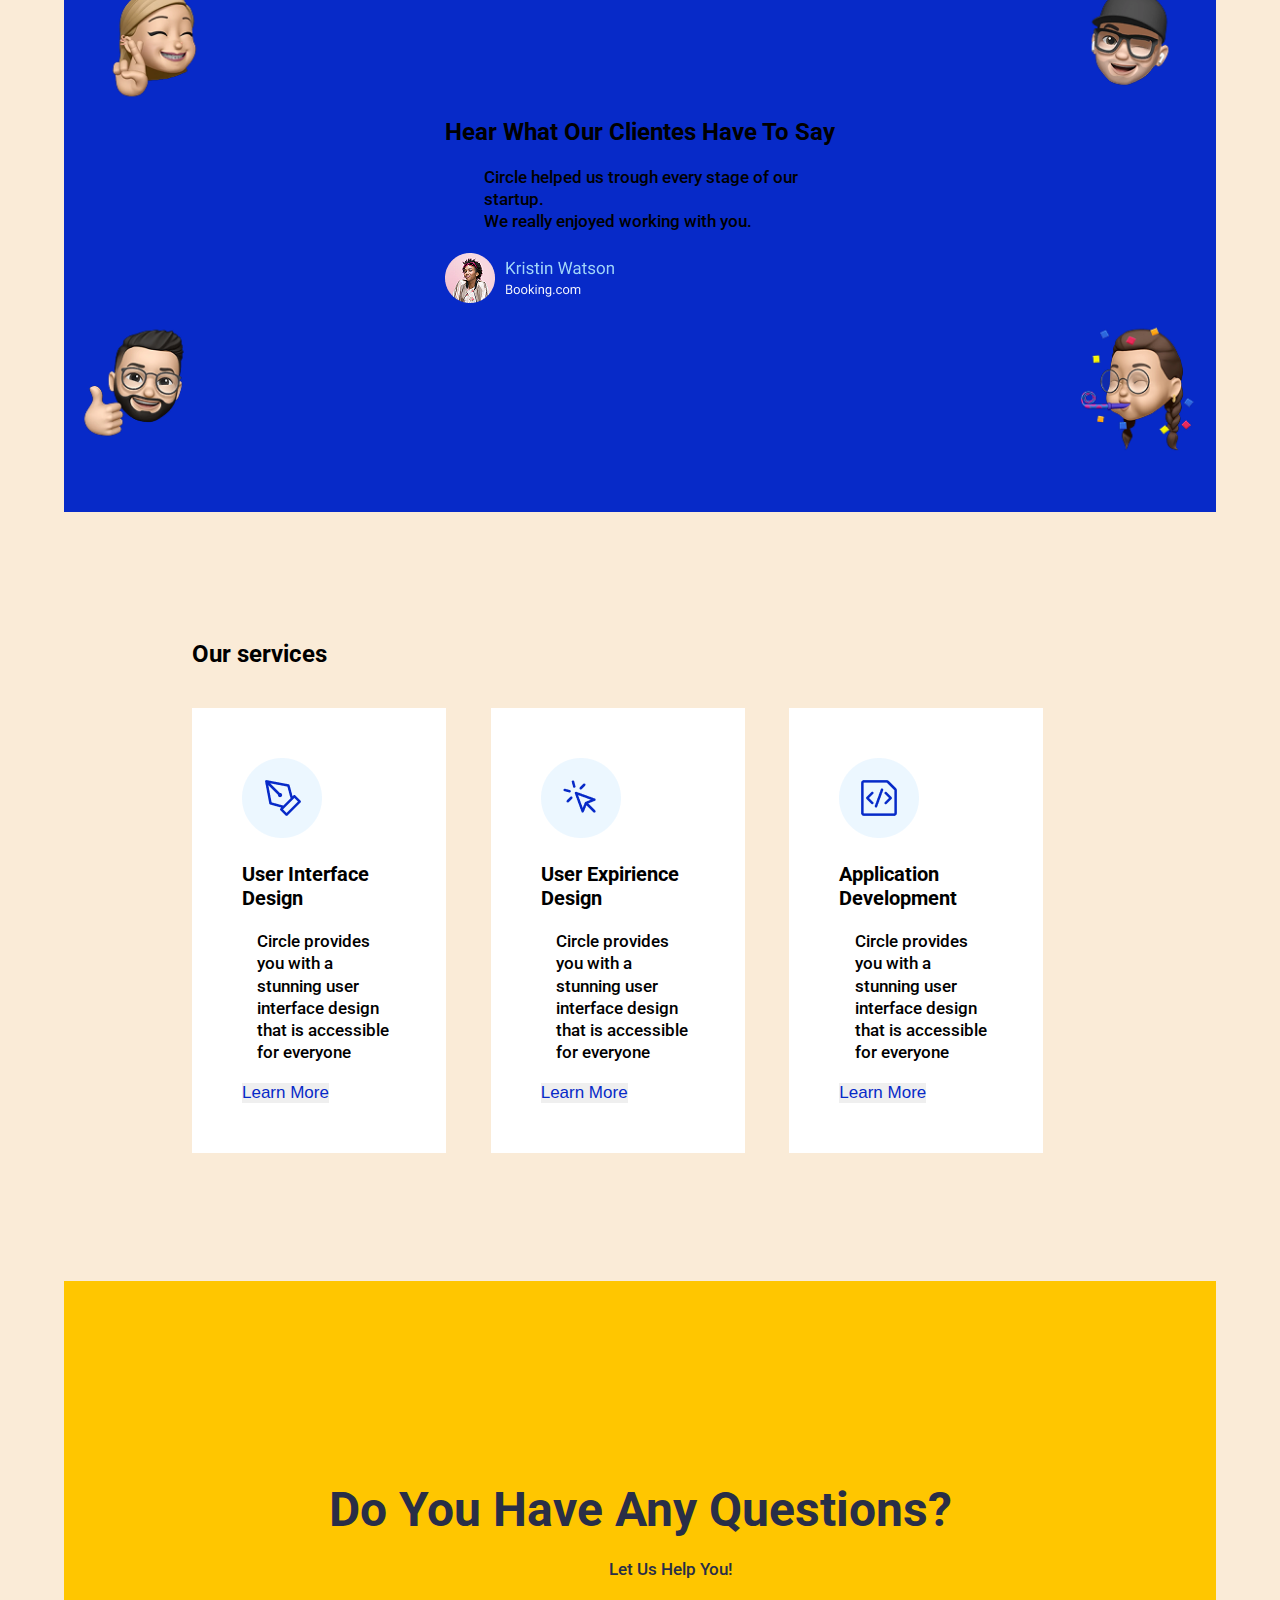
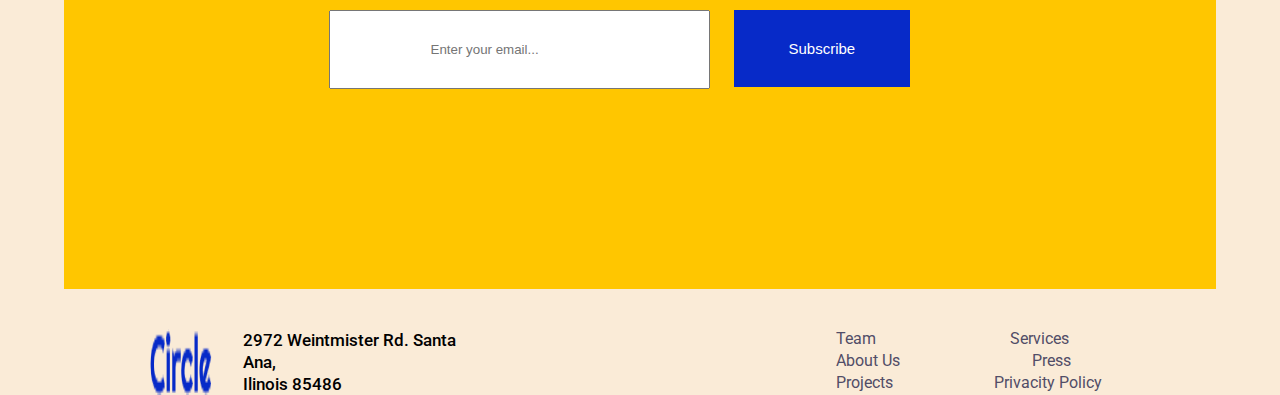
==== commit 66bd3ceb: "cambios" ====
--- a/homePage/homePage.html
+++ b/homePage/homePage.html
@@ -19,12 +19,14 @@
                     <div class="navbar-menu">
                         <ul>
                             <li><a href="homePage.html"><p>Home</p></a></li>
-                            <li><a href="proyectPage.html"><p>Proyects</p></a></li>
+                            <li><a href="../proyectPage/proyectPage.html"><p>Proyects</p></a></li>
                             <li><a href="#"><p>Services</p></a></li>
                         </ul>
                     </div>
                     <div class="navbar-button">
-                        <button type="contact"><p>Contact Us</p></button>
+                        <a href="../contactUsPage/contactUs.html">
+                            <button type="contact"><p>Contact Us</p></button>
+                        </a>
                     </div>
             </div>
         </nav>
@@ -68,12 +70,12 @@
         </div>
     </header>
     <div class="recent-proyect">
-        <div class="recent-proyect-title">Recent Proyects </div>
+        <div class="recent-proyect-title"> Recent Proyects </div>
         
             <div class="recent-proyect-articles">
-                <article class="recent-proyect-1"> 
+                <article class="recent-proyect"> 
                     <h2 id="brewery-name"></h2>
-                    <p id="brewery-adress"></p>
+                    <p id="brewery-address"></p>
                     <p id="brewery-phone"></p>
                 </article>
             </div>
@@ -100,21 +102,27 @@
                     <img src="css/icons/icon1.png" id="icon1">
                     <h3>User Interface Design</h3>
                     <p>Circle provides you with a stunning user interface design that is accessible for everyone</p>
-                    <button class="learn-more">Learn More </button>
+                    <button class="learnMore">Learn More </button>
+                    <p class="servicesP hidden">Lorem ipsum dolor sit amet consectetur, adipisicing elit. Placeat consectetur voluptatem quas vero veniam eius quam repudiandae nihil tempora facilis ratione numquam pariatur atque impedit fugiat laudantium hic, nemo illum.</p>
+
 
                 </div>
                 <div class="service-2">
                     <img src="css/icons/icon2.png" id="icon2">
                     <h3>User Expirience Design </h3>
                     <p>Circle provides you with a stunning user interface design that is accessible for everyone</p>
-                    <button class="learn-more">Learn More </button>
+                    <button class="learnMore">Learn More </button>
+                    <p class="servicesP hidden">Lorem ipsum dolor sit amet consectetur adipisicing elit. Alias dolor fugit veniam sit dicta eius, fuga soluta perferendis reprehenderit autem iure a beatae enim dolore tenetur expedita officiis, reiciendis omnis!</p>
 
                 </div>
                 <div class="service-3">
                     <img src="css/icons/icon3.png" id="icon3">
                     <h3>Application Development </h3>
                     <p>Circle provides you with a stunning user interface design that is accessible for everyone</p>
-                    <button class="learn-more">Learn More </button>
+                    <button  class="learnMore">Learn More</button>
+                    <p class="servicesP hidden">Lorem ipsum dolor sit amet consectetur adipisicing elit. Alias dolor fugit veniam sit dicta eius, fuga soluta perferendis reprehenderit autem iure a beatae enim dolore tenetur expedita officiis, reiciendis omnis!</p>
+
+                    
 
                 </div>
 
@@ -126,6 +134,8 @@
             <h2>Do You Have Any Questions?</h2>
             <p>Let Us Help You!</p>
             <form>
+                <label for="email"></label>
+                <input id="email" placeholder="Enter your email...">
                 <button>Subscribe</button>
             </form>
 
@@ -134,7 +144,7 @@
     <footer class="footer-homePage">
         <div class="footer-container">
             <div class="footer-content">
-                <img alt="Logo" src="css/images/Logo.png" class="navbar-logo">
+                <img alt="Logo" src="css/images/Logo.png" class="footer-logo">
                 <p>2972 Weintmister Rd. Santa Ana,<br>
                     Ilinois 85486</p>
             </div>
--- a/homePage/css/styles.css
+++ b/homePage/css/styles.css
@@ -34,6 +34,9 @@
   h3 {width: 359px; height: 47;top: 281px; left: 759px; font-weight: 700; font-size: 40px; line-height: 46.88; letter: 0%;}
   h4 {width: 215px; height: 28;top: 352px; left: 759px; font-weight: 700; font-size: 24px; line-height: 28.13; letter: 0%;}
   h5 {width: 289px; height: 28;top: 404px; left: 759px; font-weight: 500; font-size: 24px; line-height: 28.13; letter: 0%;}*/
+.hidden {
+  display: none;
+}
 p {
   font-family: Roboto;
   font-weight: 500;
@@ -199,6 +202,8 @@
 /*RECENT PROYECTS */
 
 .recent-proyect {
+  font-size: 25px;
+  font-weight: 700;
   width: 90%;
   height: 50%;
   margin-bottom: 10%;
@@ -270,7 +275,7 @@
   margin-top: 20px;
   margin-bottom: 20px;
 }
-.learn-more {
+.learnMore {
   font-size: 17px;
   border: none;
   color: #072ac8;
@@ -302,9 +307,16 @@
   padding: 30px 55px;
   text-align: end;
 }
+#email{
+  padding: 30px 100px;
+  margin-right: 20px;
+}
 
 footer {
   width: 100%;
+}
+.footer-logo{
+  
 }
 .footer-homePage div {
   display: flex;
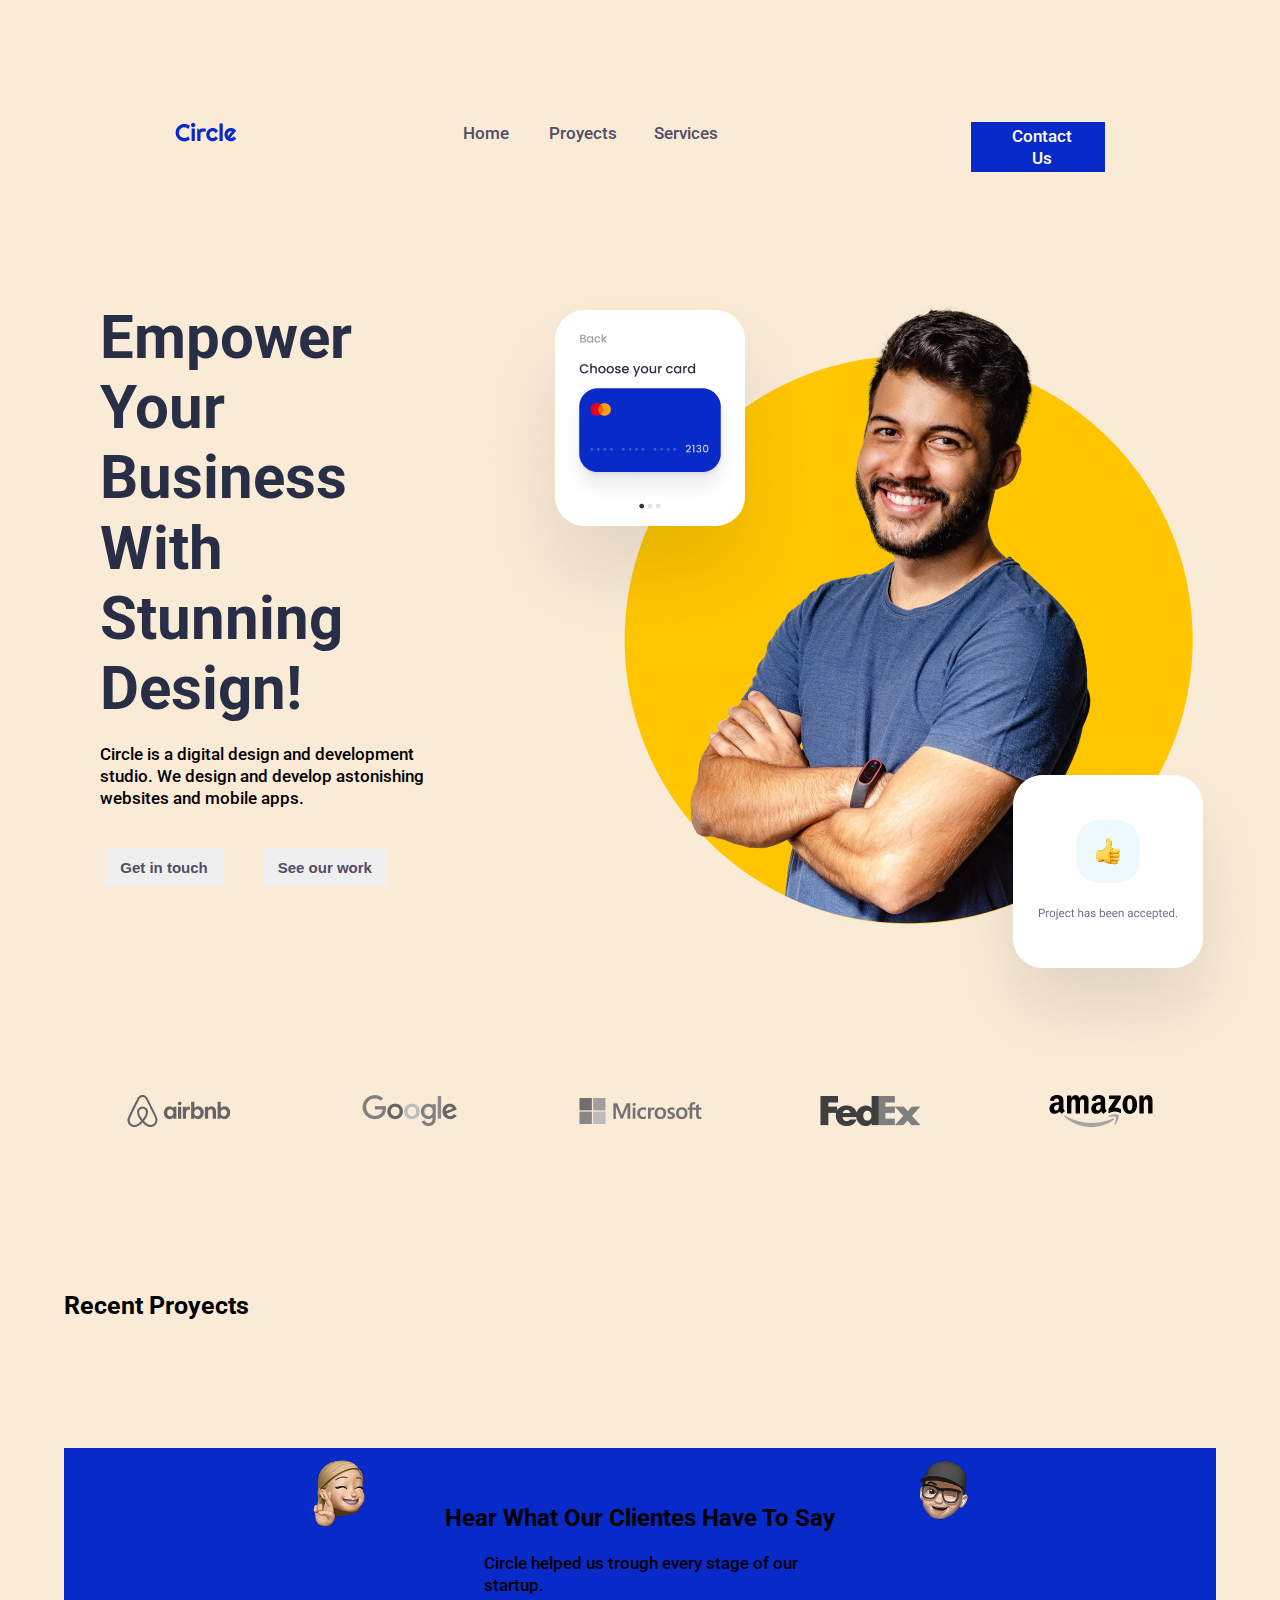
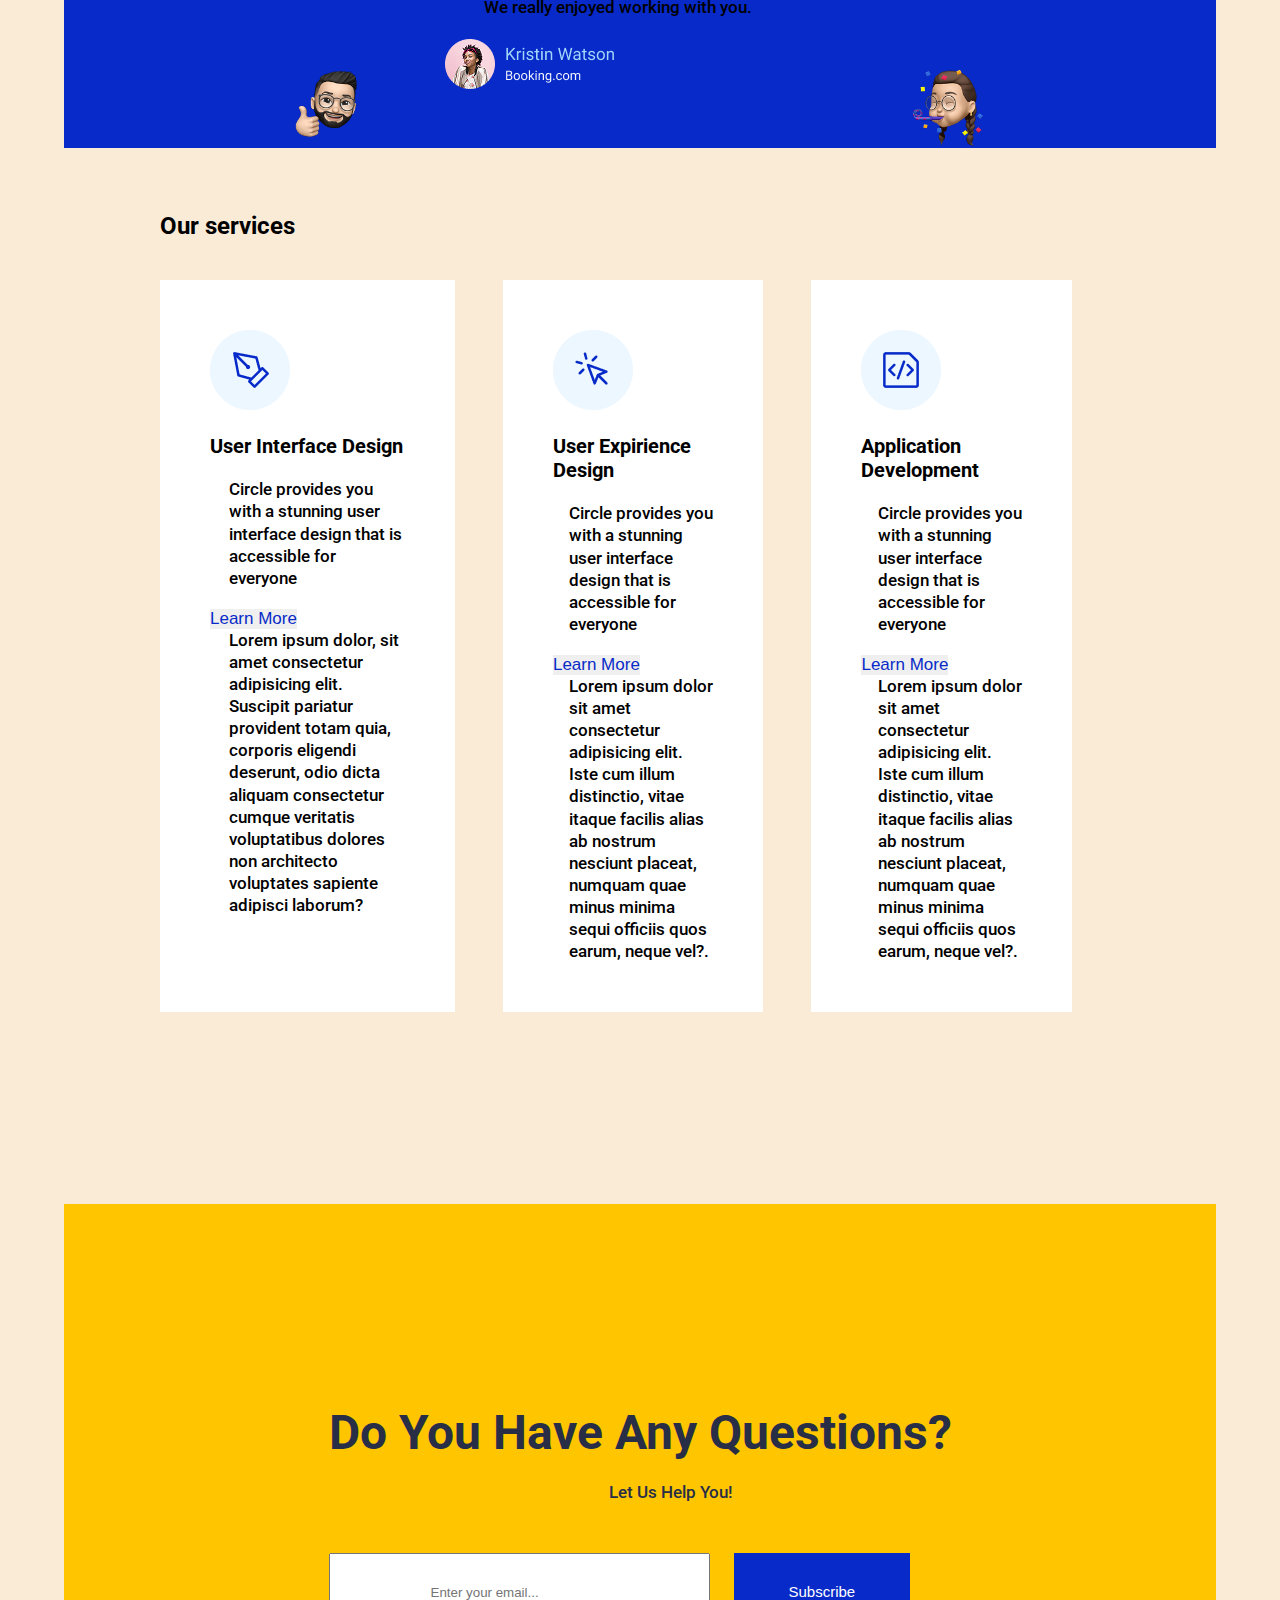
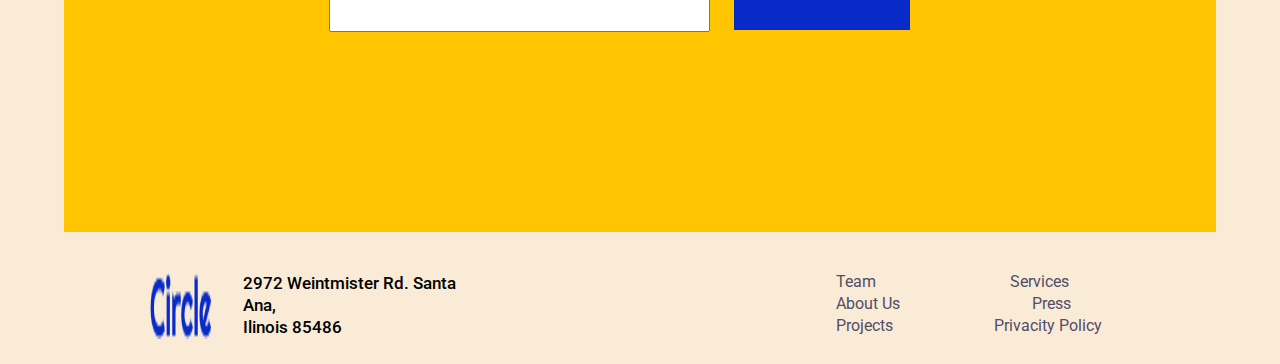
==== commit 59785095: "final proyecto" ====
--- a/homePage/homePage.html
+++ b/homePage/homePage.html
@@ -20,7 +20,7 @@
                         <ul>
                             <li><a href="homePage.html"><p>Home</p></a></li>
                             <li><a href="../proyectPage/proyectPage.html"><p>Proyects</p></a></li>
-                            <li><a href="#"><p>Services</p></a></li>
+                            <li><a href="#service-section"><p>Services</p></a></li>
                         </ul>
                     </div>
                     <div class="navbar-button">
@@ -73,11 +73,7 @@
         <div class="recent-proyect-title"> Recent Proyects </div>
         
             <div class="recent-proyect-articles">
-                <article class="recent-proyect"> 
-                    <h2 id="brewery-name"></h2>
-                    <p id="brewery-address"></p>
-                    <p id="brewery-phone"></p>
-                </article>
+            
             </div>
            
         
@@ -93,7 +89,7 @@
             </div>
           
     </div>
-    <div class="service-section">
+    <div id="service-section">
         <div class="service-container">
             <h2 class="our-services">Our services </h2>
             <div class="services">
@@ -102,8 +98,10 @@
                     <img src="css/icons/icon1.png" id="icon1">
                     <h3>User Interface Design</h3>
                     <p>Circle provides you with a stunning user interface design that is accessible for everyone</p>
-                    <button class="learnMore">Learn More </button>
-                    <p class="servicesP hidden">Lorem ipsum dolor sit amet consectetur, adipisicing elit. Placeat consectetur voluptatem quas vero veniam eius quam repudiandae nihil tempora facilis ratione numquam pariatur atque impedit fugiat laudantium hic, nemo illum.</p>
+                    <button class="toggle-btn" onclick="toggleText('texto1')">Learn More</button>
+                    <div id="texto1" class="toggle-text">
+                    <p>Lorem ipsum dolor, sit amet consectetur adipisicing elit. Suscipit pariatur provident totam quia, corporis eligendi deserunt, odio dicta aliquam consectetur cumque veritatis voluptatibus dolores non architecto voluptates sapiente adipisci laborum?</p>
+                    </div>
 
 
                 </div>
@@ -111,16 +109,20 @@
                     <img src="css/icons/icon2.png" id="icon2">
                     <h3>User Expirience Design </h3>
                     <p>Circle provides you with a stunning user interface design that is accessible for everyone</p>
-                    <button class="learnMore">Learn More </button>
-                    <p class="servicesP hidden">Lorem ipsum dolor sit amet consectetur adipisicing elit. Alias dolor fugit veniam sit dicta eius, fuga soluta perferendis reprehenderit autem iure a beatae enim dolore tenetur expedita officiis, reiciendis omnis!</p>
+                    <button class="toggle-btn" onclick="toggleText('texto2')">Learn More</button>
+                    <div id="texto2" class="toggle-text">
+                        <p>Lorem ipsum dolor sit amet consectetur adipisicing elit. Iste cum illum distinctio, vitae itaque facilis alias ab nostrum nesciunt placeat, numquam quae minus minima sequi officiis quos earum, neque vel?.</p>
+                      </div>
 
                 </div>
                 <div class="service-3">
                     <img src="css/icons/icon3.png" id="icon3">
                     <h3>Application Development </h3>
                     <p>Circle provides you with a stunning user interface design that is accessible for everyone</p>
-                    <button  class="learnMore">Learn More</button>
-                    <p class="servicesP hidden">Lorem ipsum dolor sit amet consectetur adipisicing elit. Alias dolor fugit veniam sit dicta eius, fuga soluta perferendis reprehenderit autem iure a beatae enim dolore tenetur expedita officiis, reiciendis omnis!</p>
+                    <button class="toggle-btn" onclick="toggleText('texto3')">Learn More</button>
+                    <div id="texto3" class="toggle-text">
+                    <p>Lorem ipsum dolor sit amet consectetur adipisicing elit. Iste cum illum distinctio, vitae itaque facilis alias ab nostrum nesciunt placeat, numquam quae minus minima sequi officiis quos earum, neque vel?.</p>
+                    </div>
 
                     
 
--- a/homePage/css/styles.css
+++ b/homePage/css/styles.css
@@ -79,11 +79,12 @@
 
 nav {
   width: 100%;
+  padding: 5%;
 }
 .navbar-container {
   display: flex;
   flex-direction: row;
-  justify-content: space-between;
+  justify-content:space-around;
   margin-top: 5%;
 }
 
@@ -96,7 +97,7 @@
 .navbar-menu {
 }
 .navbar-menu ul li {
-  padding-right: 20%;
+  padding-right: 1cm;
   color: var(--text);
 }
 nav ul {
@@ -107,6 +108,7 @@
 a {
   color: var(--text);
 }
+
 .navbar-button button {
   color: white;
   background-color: var(--primary-color);
@@ -117,17 +119,18 @@
 /* Hero */
 .hero {
   width: 90%;
-  margin-top: 10%;
-  margin-bottom: 10%;
 }
 .hero-container {
   display: flex;
   flex-direction: row;
-  margin: 5% 7%;
+  margin-top:5%;
 }
 .hero-content {
   display: flex;
   flex-direction: column;
+  align-items: center;
+  justify-content: center;
+  padding-right: 15%;
 }
 .hero-content-button {
   display: flex;
@@ -167,18 +170,15 @@
 .hero-image-card1 {
   position: absolute;
   z-index: 1;
-  top: 0;
-  left: 0;
-  /* width: 190;
-    
-    height: 216;
-    top: 25px; */
+  top: -30px;
+  left: -140px;
+
 }
 .hero-image-card2 {
   position: absolute;
   z-index: 1;
-  bottom: 0;
-  right: 0;
+  bottom: -150px;
+  right: -65px;
 }
 /*LOGOS*/
 
@@ -212,17 +212,26 @@
   display: flex;
   flex-direction: row;
   width: 100%;
-}
-.recent-proyect-1,
-.recent-proyect-2,
-.recent-proyect-3 {
+  
+}
+.recent-article{
   background-color: #292e47;
   color: #d1edff;
-  height: 100%;
-  padding: 100px;
-  margin: 20px;
-  padding: 100px;
-}
+  padding: 20px;
+  margin: 20px; 
+}
+
+#buttonId{
+  display: block;
+  color: white;
+  background-color: var(--primary-color);
+  border: none;
+  padding: 3px 25px;
+  margin-top: 20px;
+  
+}
+
+
 /*TESTIMONIAL SECTION */
 .testimonial-section {
   display: flex;
@@ -244,10 +253,10 @@
 
 /* SERVICES */
 
-.service-section {
-  margin-top: 10%;
-  margin-bottom: 10%;
-  width: 70%;
+#service-section {
+  margin-top: 5%;
+  margin-bottom: 5%;
+  width: 75%;
 }
 .services {
   display: flex;
@@ -275,7 +284,7 @@
   margin-top: 20px;
   margin-bottom: 20px;
 }
-.learnMore {
+.toggle-btn {
   font-size: 17px;
   border: none;
   color: #072ac8;
@@ -287,6 +296,7 @@
   display: flex;
   justify-content: center;
   padding: 200px;
+  margin-top: 15%;
   margin-bottom: 40px;
 }
 .cta-container h2 {
@@ -314,6 +324,7 @@
 
 footer {
   width: 100%;
+  margin-bottom: 25px;
 }
 .footer-logo{
   
@@ -329,20 +340,86 @@
 .footer-links a {
   margin-left: 20%;
 }
-
-@media (max-width: 700px) {
+/* @media (min-width:800px){
+  body {
+    width: 90%;
+  }
+  nav{
+    width: 90%;
+  }
+  .hero-container {
+    flex-direction: column;
+  }
   .services,
   .recent-proyect-articles,
   .hero-container {
     flex-direction: column;
+    width: 90%;
+  }
+   .recent-article{
+    margin-top: 15%;
+    width:90%;
+  } 
+  .testimonial-section {
+    height: 300px;
+  }
+  footer{
+    width: 85%;
+    flex-direction: column;
+  }
+
+} */
+@media (max-width: 700px) {
+  body {
+    width: 90%;
+  }
+  /* .navbar-container{
+    flex-direction: column;
+    
+    justify-content: center;
+    align-items: center;
+  } */
+  nav{
+    width:90%;
+  }
+  nav ul {
+    padding-right: auto;
+    padding-top: 20%;
+    margin-top: 5%;
+    flex-direction: column;
+  }
+  .hero-container {
+    flex-direction: column;
+  }
+  .hero-content{
+    text-align: center;
+  }
+  .list-logos {
+    flex-direction: column;
+  }
+  
+  .our-services{
+    padding-top: 20px;
+  }
+
+  .services,
+  .recent-proyect-articles,
+  .hero-container {
+    flex-direction: column;
+    width: 90%;
+    margin-top: 15%;
+  }
+  .recent-article{
+    margin-top: 15%;
+    width:90%;
   }
 
   .services > * {
-    width: 100%;
+    width:90%;
   }
 
   .hero-image {
-    width: 100%;
+    width: 90%;
   }
   .hero-image-card1,
   .hero-image-card2 {
@@ -353,3 +430,24 @@
     background: #ffc600;
   }
 }
+/* .cta-container{
+  display: flex;
+  flex-direction: column;
+  justify-content: center;
+  align-items: center;
+} */
+.cta-container h2{
+ text-align: center;
+}
+.cta-container button{
+  justify-content: center;
+  align-items: center;
+  margin-top: 20px;
+}
+.testimonial-section {
+  height: 300px;
+}
+.footer-homePage{
+  flex-direction: column;
+
+}